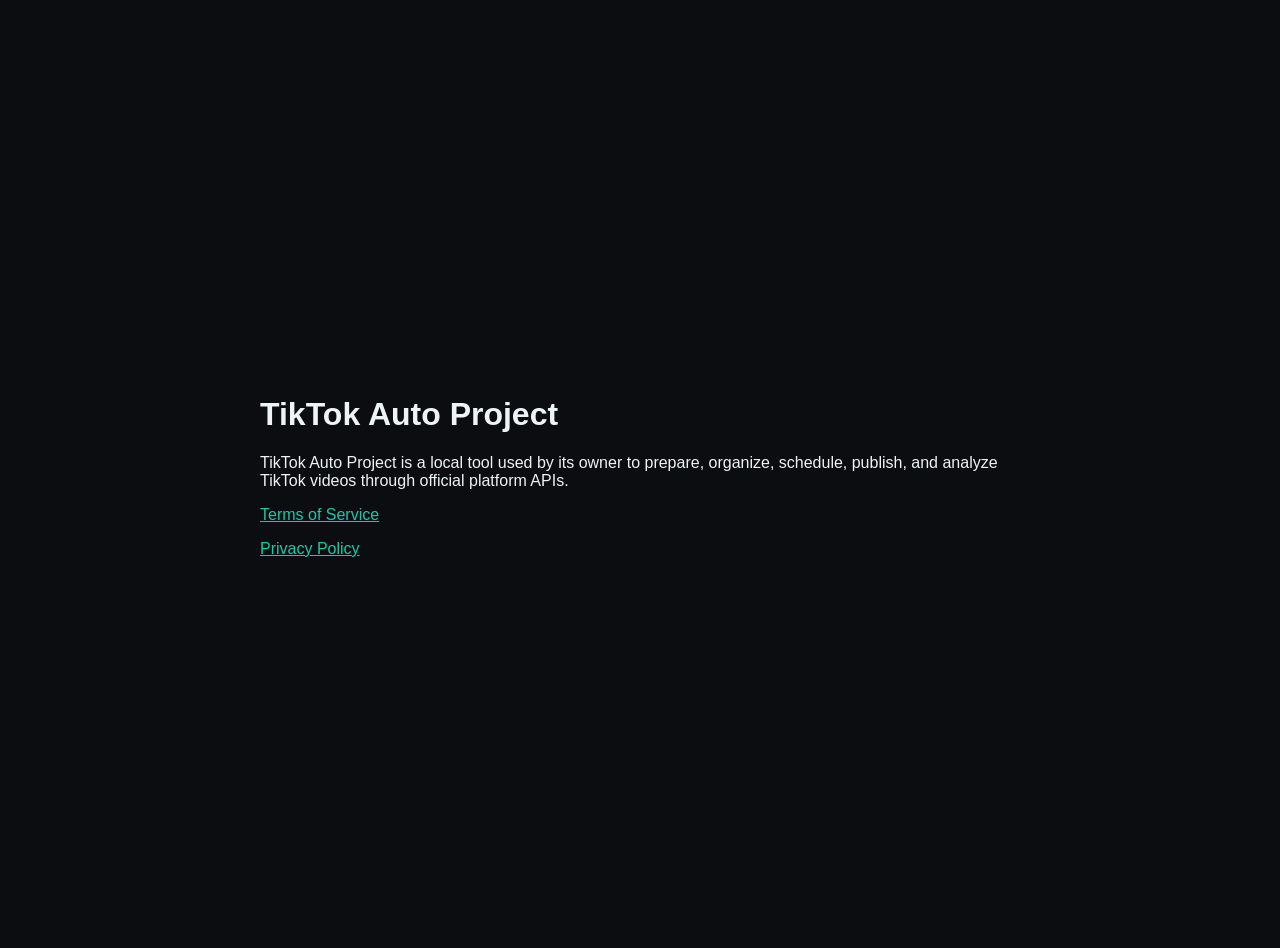
==== index.html @ 14724efc "Create index.html" ====
<!doctype html>
<html lang="en">
  <head>
    <meta charset="utf-8" />
    <meta name="viewport" content="width=device-width, initial-scale=1" />
    <title>TikTok Auto Project</title>
    <style>
      body {
        margin: 0;
        min-height: 100vh;
        display: grid;
        place-items: center;
        padding: 24px;
        background: #0b0d10;
        color: #eef3f7;
        font-family: Arial, sans-serif;
      }
      main {
        width: min(760px, 100%);
      }
      a {
        color: #20c7a5;
      }
    </style>
  </head>
  <body>
    <main>
      <h1>TikTok Auto Project</h1>
      <p>
        TikTok Auto Project is a local tool used by its owner to prepare,
        organize, schedule, publish, and analyze TikTok videos through official
        platform APIs.
      </p>
      <p><a href="/terms.html">Terms of Service</a></p>
      <p><a href="/privacy.html">Privacy Policy</a></p>
    </main>
  </body>
</html>
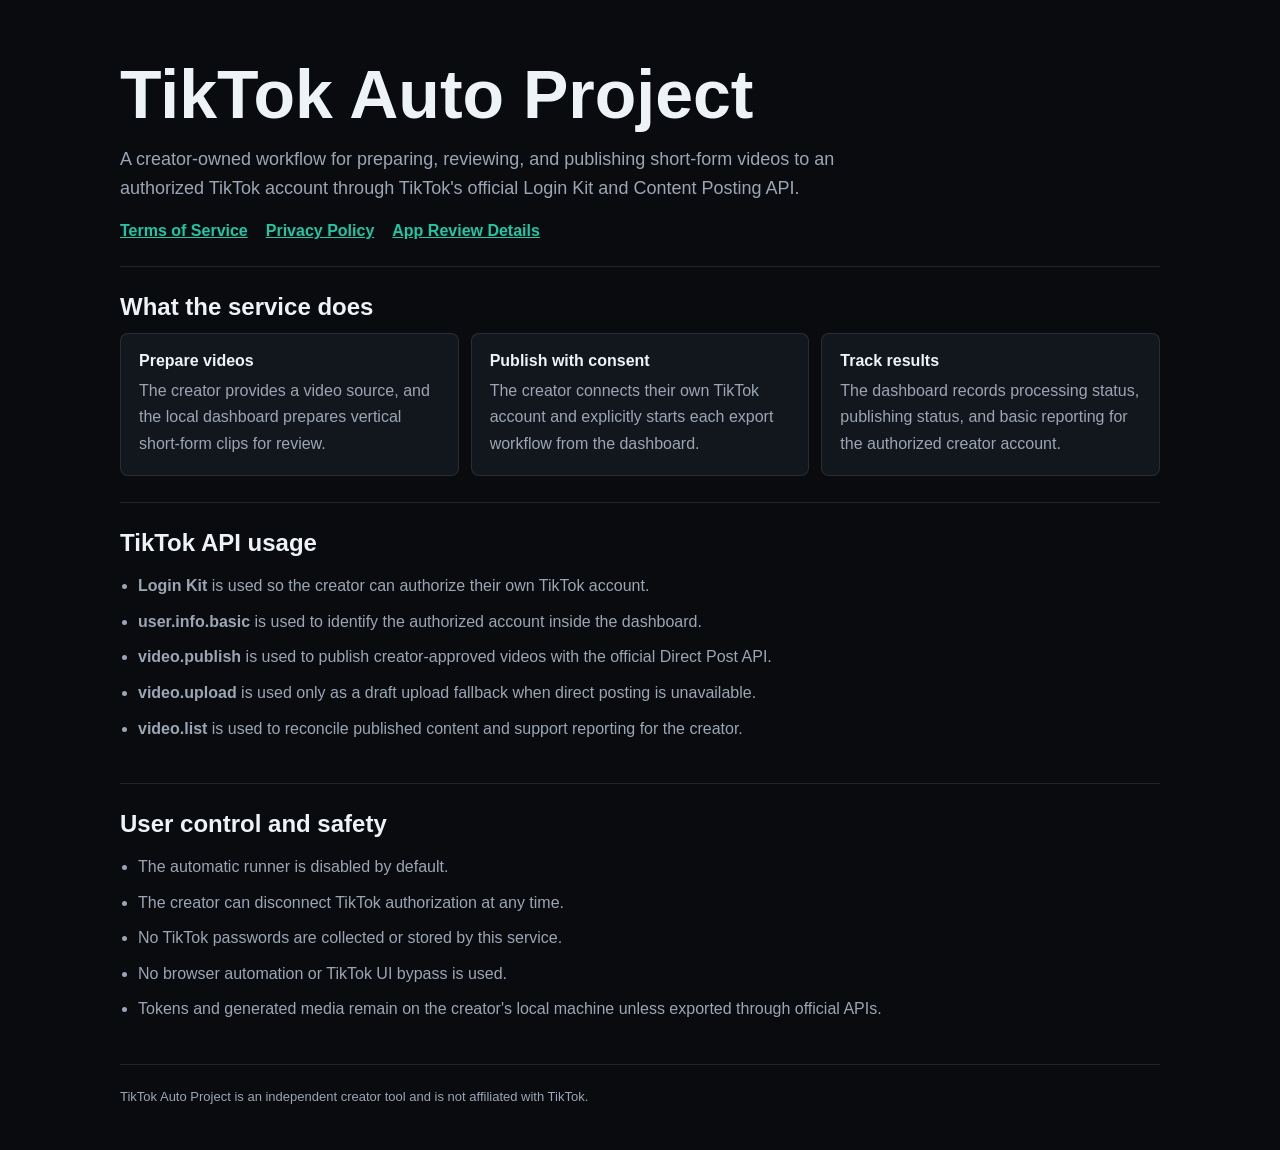
==== commit 41fb6aea: "Add files via upload" ====
--- a/index.html
+++ b/index.html
@@ -4,35 +4,176 @@
     <meta charset="utf-8" />
     <meta name="viewport" content="width=device-width, initial-scale=1" />
     <title>TikTok Auto Project</title>
+    <meta
+      name="description"
+      content="Creator-owned workflow for preparing and publishing TikTok videos through official TikTok APIs."
+    />
     <style>
+      :root {
+        --bg: #090b0f;
+        --panel: #12161d;
+        --soft: #181d25;
+        --ink: #eef3f7;
+        --muted: #9ba6b4;
+        --line: rgba(255, 255, 255, 0.1);
+        --accent: #20c7a5;
+      }
+
+      * {
+        box-sizing: border-box;
+      }
+
       body {
         margin: 0;
-        min-height: 100vh;
+        background: var(--bg);
+        color: var(--ink);
+        font-family: Inter, Arial, sans-serif;
+      }
+
+      main {
+        width: min(1040px, calc(100% - 32px));
+        margin: 0 auto;
+        padding: 36px 0;
+      }
+
+      header,
+      section {
+        border-bottom: 1px solid var(--line);
+        padding: 26px 0;
+      }
+
+      nav {
+        display: flex;
+        gap: 18px;
+        flex-wrap: wrap;
+        margin-top: 18px;
+      }
+
+      a {
+        color: var(--accent);
+        font-weight: 700;
+      }
+
+      h1 {
+        margin: 0;
+        font-size: clamp(34px, 7vw, 68px);
+        line-height: 0.95;
+      }
+
+      h2 {
+        margin: 0 0 12px;
+        font-size: 24px;
+      }
+
+      p {
+        margin: 0;
+        color: var(--muted);
+        font-size: 16px;
+        line-height: 1.65;
+      }
+
+      .lead {
+        max-width: 760px;
+        margin-top: 18px;
+        font-size: 18px;
+      }
+
+      .grid {
         display: grid;
-        place-items: center;
-        padding: 24px;
-        background: #0b0d10;
-        color: #eef3f7;
-        font-family: Arial, sans-serif;
+        grid-template-columns: repeat(3, minmax(0, 1fr));
+        gap: 12px;
       }
-      main {
-        width: min(760px, 100%);
+
+      .card {
+        padding: 18px;
+        border: 1px solid var(--line);
+        border-radius: 8px;
+        background: var(--panel);
       }
-      a {
-        color: #20c7a5;
+
+      .card strong {
+        display: block;
+        margin-bottom: 8px;
+      }
+
+      .list {
+        display: grid;
+        gap: 10px;
+        padding-left: 18px;
+        color: var(--muted);
+        line-height: 1.6;
+      }
+
+      footer {
+        padding: 24px 0 10px;
+        color: var(--muted);
+        font-size: 13px;
+      }
+
+      @media (max-width: 760px) {
+        .grid {
+          grid-template-columns: 1fr;
+        }
       }
     </style>
   </head>
   <body>
     <main>
-      <h1>TikTok Auto Project</h1>
-      <p>
-        TikTok Auto Project is a local tool used by its owner to prepare,
-        organize, schedule, publish, and analyze TikTok videos through official
-        platform APIs.
-      </p>
-      <p><a href="/terms.html">Terms of Service</a></p>
-      <p><a href="/privacy.html">Privacy Policy</a></p>
+      <header>
+        <h1>TikTok Auto Project</h1>
+        <p class="lead">
+          A creator-owned workflow for preparing, reviewing, and publishing short-form videos to an authorized TikTok account through TikTok's official Login Kit and Content Posting API.
+        </p>
+        <nav aria-label="Legal links">
+          <a href="/terms.html">Terms of Service</a>
+          <a href="/privacy.html">Privacy Policy</a>
+          <a href="/app-review.html">App Review Details</a>
+        </nav>
+      </header>
+
+      <section>
+        <h2>What the service does</h2>
+        <div class="grid">
+          <article class="card">
+            <strong>Prepare videos</strong>
+            <p>The creator provides a video source, and the local dashboard prepares vertical short-form clips for review.</p>
+          </article>
+          <article class="card">
+            <strong>Publish with consent</strong>
+            <p>The creator connects their own TikTok account and explicitly starts each export workflow from the dashboard.</p>
+          </article>
+          <article class="card">
+            <strong>Track results</strong>
+            <p>The dashboard records processing status, publishing status, and basic reporting for the authorized creator account.</p>
+          </article>
+        </div>
+      </section>
+
+      <section>
+        <h2>TikTok API usage</h2>
+        <ul class="list">
+          <li><strong>Login Kit</strong> is used so the creator can authorize their own TikTok account.</li>
+          <li><strong>user.info.basic</strong> is used to identify the authorized account inside the dashboard.</li>
+          <li><strong>video.publish</strong> is used to publish creator-approved videos with the official Direct Post API.</li>
+          <li><strong>video.upload</strong> is used only as a draft upload fallback when direct posting is unavailable.</li>
+          <li><strong>video.list</strong> is used to reconcile published content and support reporting for the creator.</li>
+        </ul>
+      </section>
+
+      <section>
+        <h2>User control and safety</h2>
+        <ul class="list">
+          <li>The automatic runner is disabled by default.</li>
+          <li>The creator can disconnect TikTok authorization at any time.</li>
+          <li>No TikTok passwords are collected or stored by this service.</li>
+          <li>No browser automation or TikTok UI bypass is used.</li>
+          <li>Tokens and generated media remain on the creator's local machine unless exported through official APIs.</li>
+        </ul>
+      </section>
+
+      <footer>
+        TikTok Auto Project is an independent creator tool and is not affiliated with TikTok.
+      </footer>
     </main>
   </body>
 </html>
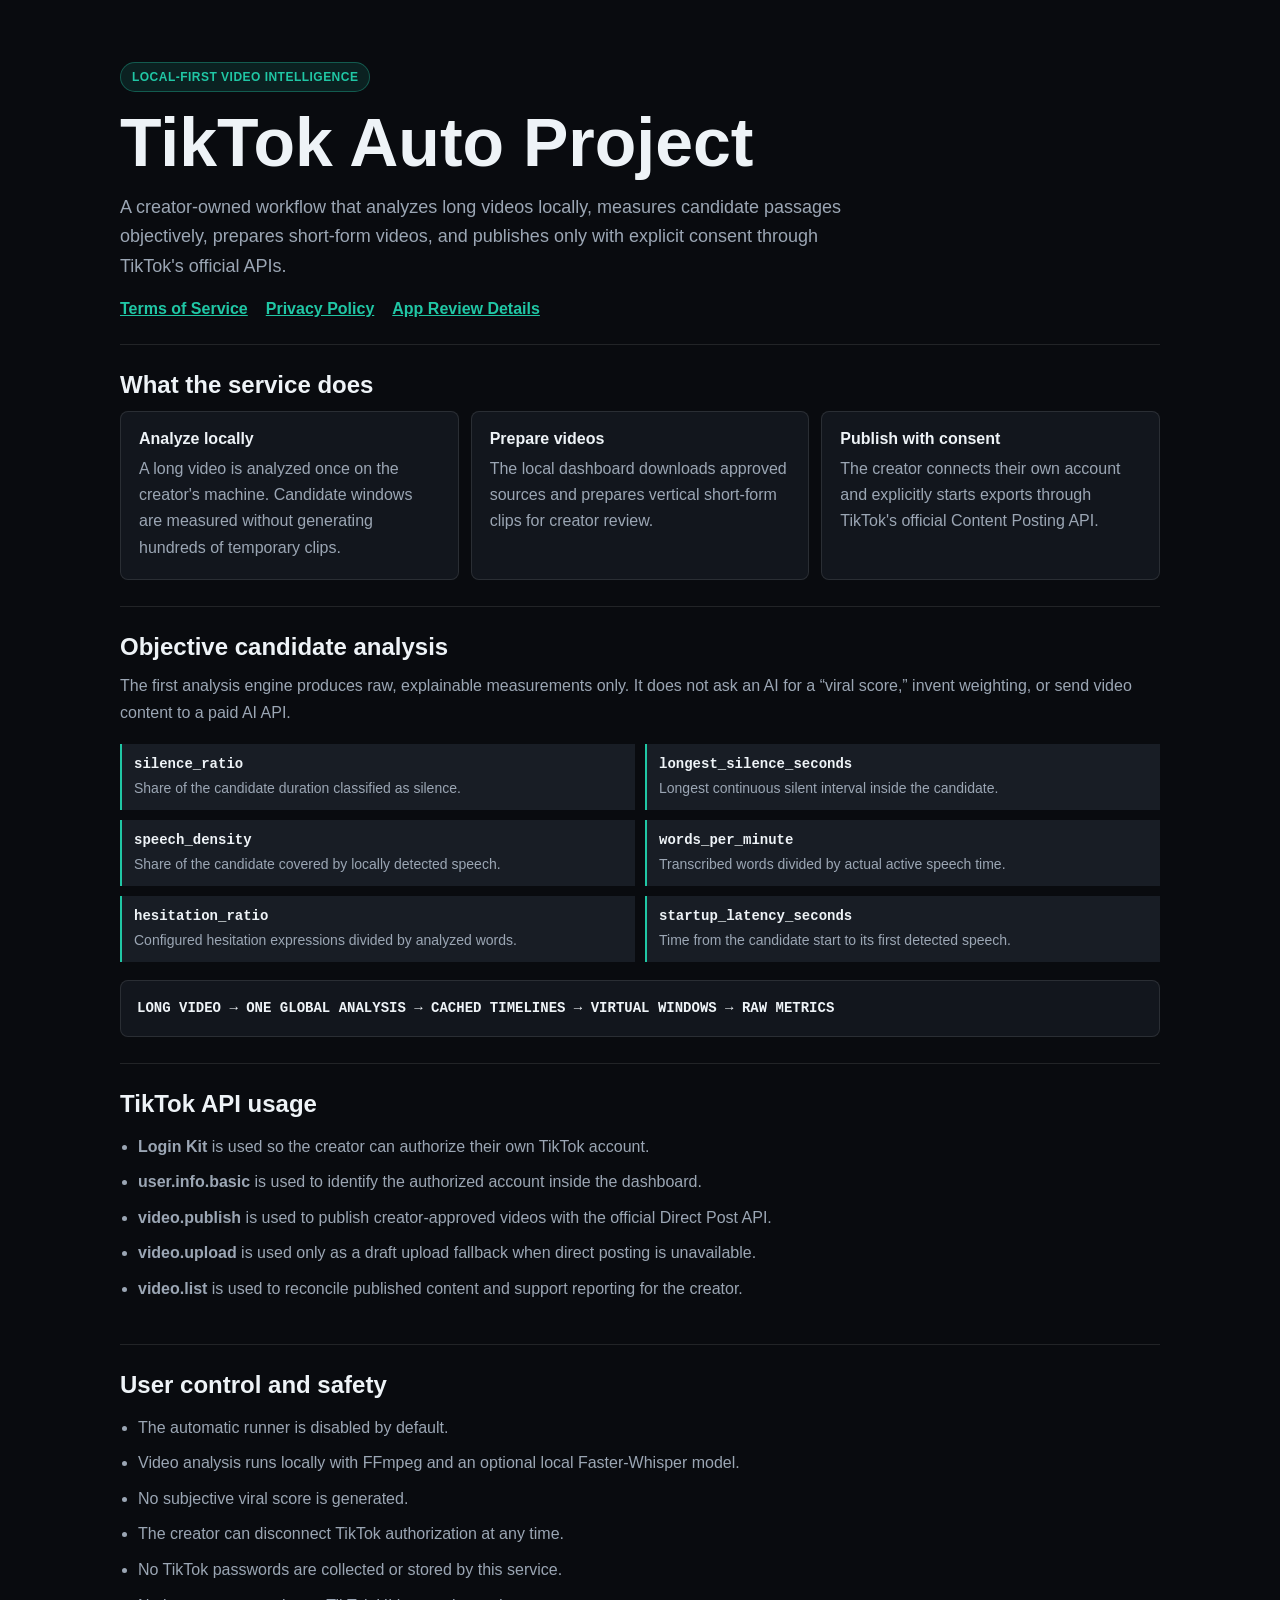
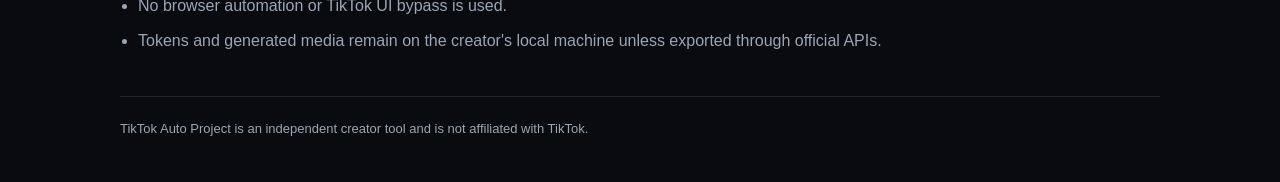
==== commit c0460958: "Sync GitHub Pages with analysis features" ====
--- a/index.html
+++ b/index.html
@@ -6,7 +6,7 @@
     <title>TikTok Auto Project</title>
     <meta
       name="description"
-      content="Creator-owned workflow for preparing and publishing TikTok videos through official TikTok APIs."
+      content="Local-first video analysis, preparation, and creator-controlled TikTok publishing through official APIs."
     />
     <style>
       :root {
@@ -17,6 +17,7 @@
         --muted: #9ba6b4;
         --line: rgba(255, 255, 255, 0.1);
         --accent: #20c7a5;
+        --accent-soft: rgba(32, 199, 165, 0.12);
       }
 
       * {
@@ -65,6 +66,11 @@
         font-size: 24px;
       }
 
+      h3 {
+        margin: 0 0 8px;
+        font-size: 17px;
+      }
+
       p {
         margin: 0;
         color: var(--muted);
@@ -76,6 +82,20 @@
         max-width: 760px;
         margin-top: 18px;
         font-size: 18px;
+      }
+
+      .eyebrow {
+        display: inline-flex;
+        margin-bottom: 18px;
+        border: 1px solid rgba(32, 199, 165, 0.35);
+        border-radius: 999px;
+        padding: 7px 11px;
+        background: var(--accent-soft);
+        color: var(--accent);
+        font-size: 12px;
+        font-weight: 800;
+        letter-spacing: 0.04em;
+        text-transform: uppercase;
       }
 
       .grid {
@@ -104,6 +124,41 @@
         line-height: 1.6;
       }
 
+      .metric-grid {
+        display: grid;
+        grid-template-columns: repeat(2, minmax(0, 1fr));
+        gap: 10px;
+        margin-top: 18px;
+      }
+
+      .metric {
+        border-left: 2px solid var(--accent);
+        padding: 10px 12px;
+        background: var(--soft);
+      }
+
+      .metric code {
+        color: var(--ink);
+        font-size: 14px;
+        font-weight: 800;
+      }
+
+      .metric p {
+        margin-top: 5px;
+        font-size: 14px;
+      }
+
+      .workflow {
+        margin: 18px 0 0;
+        overflow-x: auto;
+        border: 1px solid var(--line);
+        border-radius: 8px;
+        padding: 16px;
+        background: var(--panel);
+        color: var(--ink);
+        font: 600 14px/1.6 ui-monospace, SFMono-Regular, Consolas, monospace;
+      }
+
       footer {
         padding: 24px 0 10px;
         color: var(--muted);
@@ -111,7 +166,8 @@
       }
 
       @media (max-width: 760px) {
-        .grid {
+        .grid,
+        .metric-grid {
           grid-template-columns: 1fr;
         }
       }
@@ -120,9 +176,10 @@
   <body>
     <main>
       <header>
+        <span class="eyebrow">Local-first video intelligence</span>
         <h1>TikTok Auto Project</h1>
         <p class="lead">
-          A creator-owned workflow for preparing, reviewing, and publishing short-form videos to an authorized TikTok account through TikTok's official Login Kit and Content Posting API.
+          A creator-owned workflow that analyzes long videos locally, measures candidate passages objectively, prepares short-form videos, and publishes only with explicit consent through TikTok's official APIs.
         </p>
         <nav aria-label="Legal links">
           <a href="/terms.html">Terms of Service</a>
@@ -135,18 +192,52 @@
         <h2>What the service does</h2>
         <div class="grid">
           <article class="card">
+            <strong>Analyze locally</strong>
+            <p>A long video is analyzed once on the creator's machine. Candidate windows are measured without generating hundreds of temporary clips.</p>
+          </article>
+          <article class="card">
             <strong>Prepare videos</strong>
-            <p>The creator provides a video source, and the local dashboard prepares vertical short-form clips for review.</p>
+            <p>The local dashboard downloads approved sources and prepares vertical short-form clips for creator review.</p>
           </article>
           <article class="card">
             <strong>Publish with consent</strong>
-            <p>The creator connects their own TikTok account and explicitly starts each export workflow from the dashboard.</p>
-          </article>
-          <article class="card">
-            <strong>Track results</strong>
-            <p>The dashboard records processing status, publishing status, and basic reporting for the authorized creator account.</p>
+            <p>The creator connects their own account and explicitly starts exports through TikTok's official Content Posting API.</p>
           </article>
         </div>
+      </section>
+
+      <section>
+        <h2>Objective candidate analysis</h2>
+        <p>
+          The first analysis engine produces raw, explainable measurements only. It does not ask an AI for a “viral score,” invent weighting, or send video content to a paid AI API.
+        </p>
+        <div class="metric-grid">
+          <article class="metric">
+            <code>silence_ratio</code>
+            <p>Share of the candidate duration classified as silence.</p>
+          </article>
+          <article class="metric">
+            <code>longest_silence_seconds</code>
+            <p>Longest continuous silent interval inside the candidate.</p>
+          </article>
+          <article class="metric">
+            <code>speech_density</code>
+            <p>Share of the candidate covered by locally detected speech.</p>
+          </article>
+          <article class="metric">
+            <code>words_per_minute</code>
+            <p>Transcribed words divided by actual active speech time.</p>
+          </article>
+          <article class="metric">
+            <code>hesitation_ratio</code>
+            <p>Configured hesitation expressions divided by analyzed words.</p>
+          </article>
+          <article class="metric">
+            <code>startup_latency_seconds</code>
+            <p>Time from the candidate start to its first detected speech.</p>
+          </article>
+        </div>
+        <pre class="workflow" aria-label="Local analysis workflow">LONG VIDEO → ONE GLOBAL ANALYSIS → CACHED TIMELINES → VIRTUAL WINDOWS → RAW METRICS</pre>
       </section>
 
       <section>
@@ -164,6 +255,8 @@
         <h2>User control and safety</h2>
         <ul class="list">
           <li>The automatic runner is disabled by default.</li>
+          <li>Video analysis runs locally with FFmpeg and an optional local Faster-Whisper model.</li>
+          <li>No subjective viral score is generated.</li>
           <li>The creator can disconnect TikTok authorization at any time.</li>
           <li>No TikTok passwords are collected or stored by this service.</li>
           <li>No browser automation or TikTok UI bypass is used.</li>
